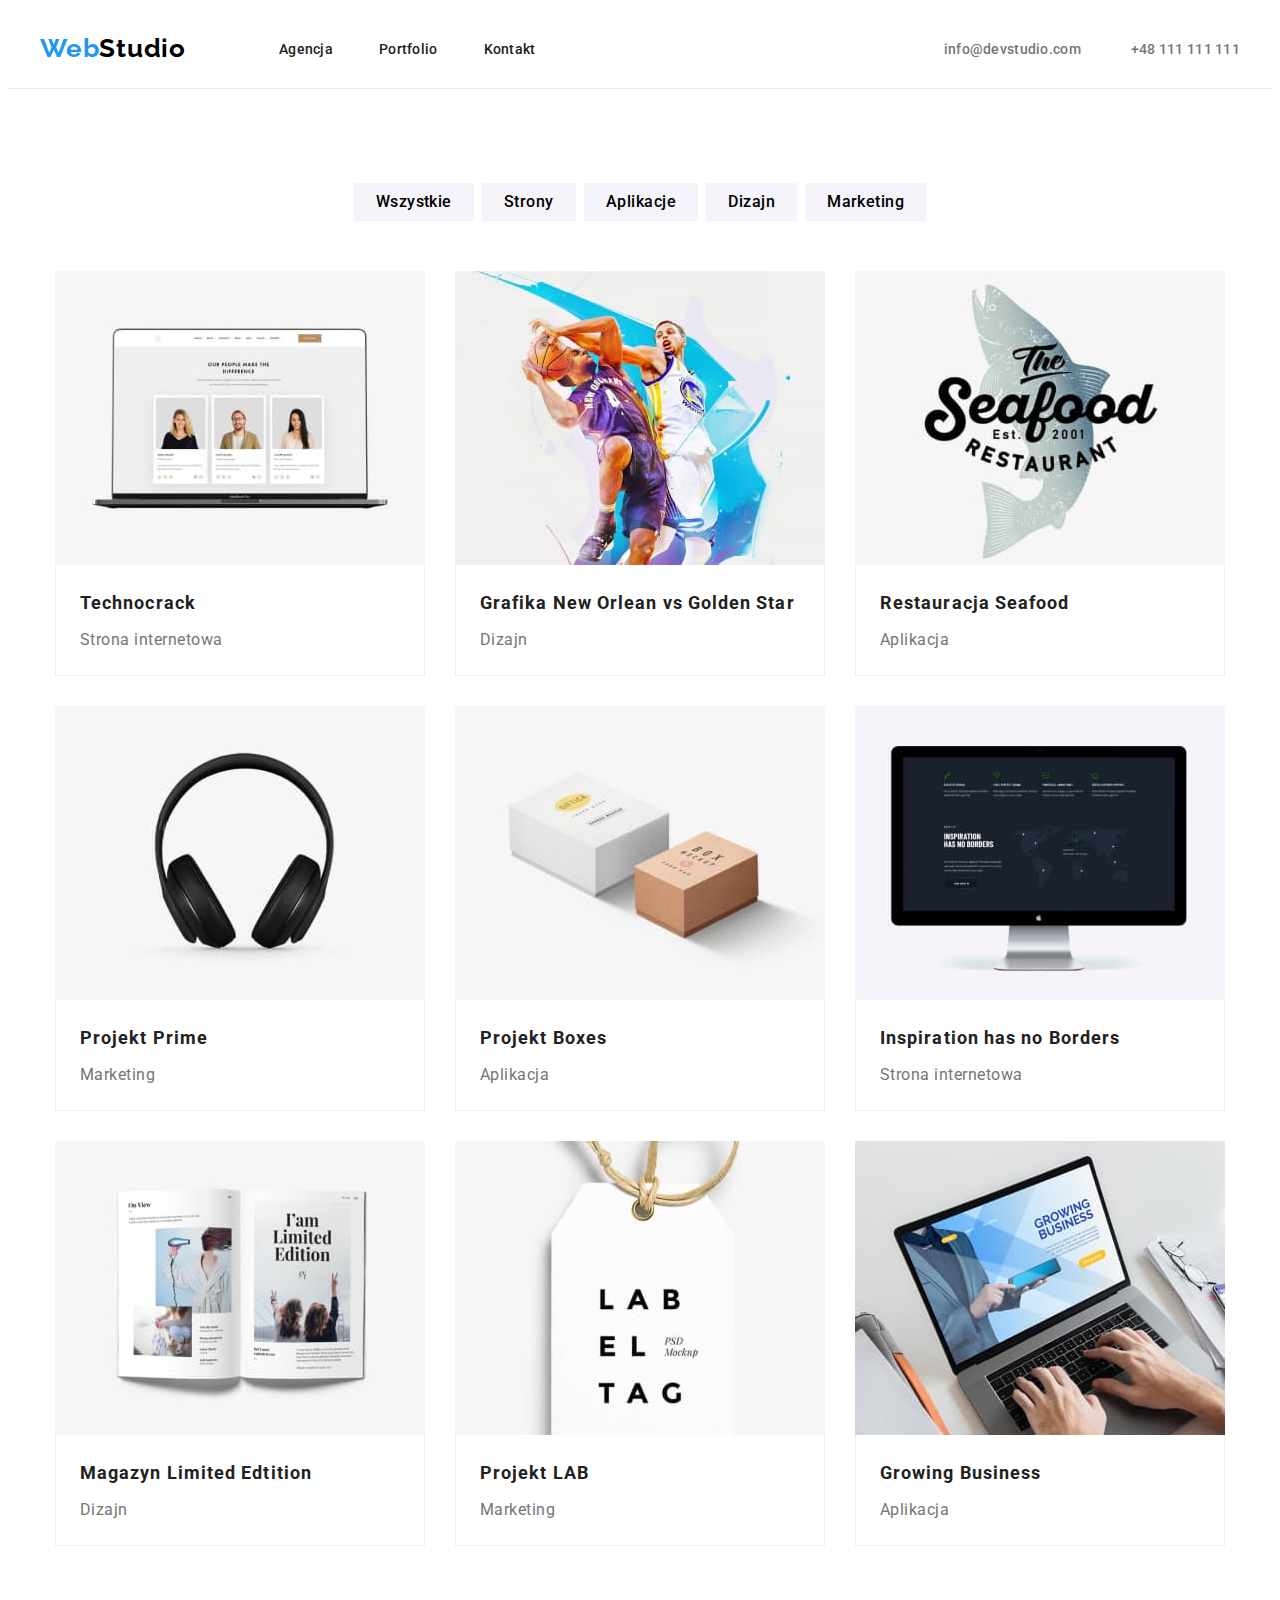
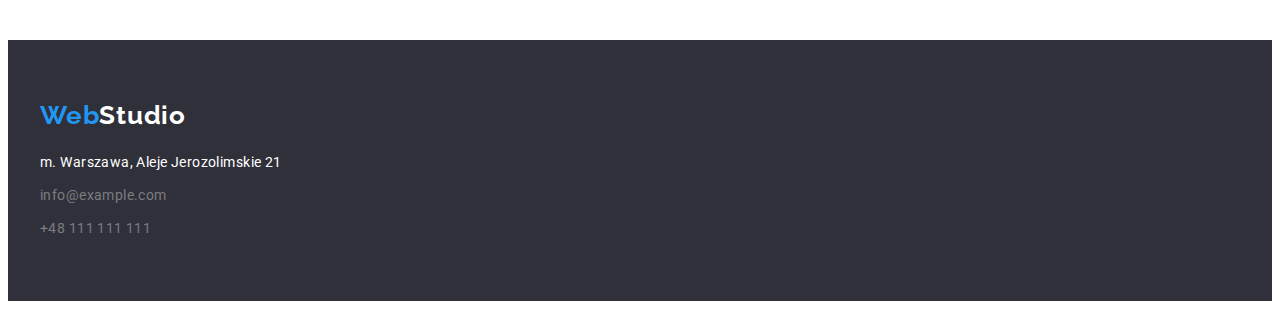
==== portfolio.html @ 169a9d59 "." ====
<!DOCTYPE html>
<html lang="en">
  <head>
    <meta charset="UTF-8" />
    <meta http-equiv="X-UA-Compatible" content="IE=edge" />
    <meta name="viewport" content="width=device-width, initial-scale=1.0" />
    <link rel="preconnect" href="https://fonts.googleapis.com" />
    <link rel="preconnect" href="https://fonts.gstatic.com" crossorigin />
    <link
      href="https://fonts.googleapis.com/css2?family=Raleway:wght@700&family=Roboto:wght@400;500;700;900&display=swap"
      rel="stylesheet"
    />
    <link
      rel="stylesheet"
      href="https://cdnjs.cloudflare.com/ajax/libs/modern-normalize/1.1.0/modern-normalize.min.css"
      integrity="sha512-wpPYUAdjBVSE4KJnH1VR1HeZfpl1ub8YT/NKx4PuQ5NmX2tKuGu6U/JRp5y+Y8XG2tV+wKQpNHVUX03MfMFn9Q=="
      crossorigin="anonymous"
      referrerpolicy="no-referrer"
    />
    <link rel="stylesheet" href="css/styles.css" />
    <title>Portfolio</title>
  </head>
  <body>
    <header class="header-border">
      <div class="container">
        <div class="links">
          <div class="left-link">
            <a href="index.html" class="logo"><span class="logo-blue">Web</span>Studio</a>
            <nav>
              <ul class="list nav-list">
                <li><a href="index.html" class="nav-link">Agencja</a></li>
                <li><a href="portfolio.html" class="nav-link">Portfolio</a></li>
                <li><a href="#" class="nav-link">Kontakt</a></li>
              </ul>
            </nav>
          </div>
          <div class="right-link">
            <ul class="list header-contact">
              <li>
                <a href="mailto:info@devstudio.com" class="nav-link">info@devstudio.com</a>
              </li>
              <li>
                <a href="tel:+48111111111" class="nav-link">+48 111 111 111</a>
              </li>
            </ul>
          </div>
        </div>
      </div>
    </header>

    <main>
      <div class="container">
        <section class="section">
          <!-- przyciski -->
          <div class="portfolio-elements buttons">
            <ul class="list buttons-list">
              <li><button type="button" class="portfolio-button">Wszystkie</button></li>
              <li><button type="button" class="portfolio-button">Strony</button></li>
              <li><button type="button" class="portfolio-button">Aplikacje</button></li>
              <li><button type="button" class="portfolio-button">Dizajn</button></li>
              <li><button type="button" class="portfolio-button">Marketing</button></li>
            </ul>
          </div>

          <!-- elementy portfolio -->

          <ul class="list portfolio-list">
            <li>
              <figure>
                <img
                  src="images/portfolio/technocrack.jpg"
                  alt="technocrack"
                  width="370"
                  height="294"
                />
                <figcaption>
                  <h3 class="portfolio-project">Technocrack</h3>
                  <span class="portfolio-description">Strona internetowa</span>
                </figcaption>
              </figure>
            </li>
            <li>
              <figure>
                <img
                  src="images/portfolio/basketball.jpg"
                  alt="gra w koszykówkę"
                  width="370"
                  height="294"
                />
                <figcaption>
                  <h3 class="portfolio-project">Grafika New Orlean vs Golden Star</h3>
                  <span class="portfolio-description">Dizajn</span>
                </figcaption>
              </figure>
            </li>
            <li>
              <figure>
                <img
                  src="images/portfolio/seafood.jpg"
                  alt="restauracja z owocami morza"
                  width="370"
                  height="294"
                />
                <figcaption>
                  <h3 class="portfolio-project">Restauracja Seafood</h3>
                  <span class="portfolio-description">Aplikacja</span>
                </figcaption>
              </figure>
            </li>
            <li>
              <figure>
                <img
                  src="images/portfolio/headphones.jpg"
                  alt="słuchawki"
                  width="370"
                  height="294"
                />
                <figcaption>
                  <h3 class="portfolio-project">Projekt Prime</h3>
                  <span class="portfolio-description">Marketing</span>
                </figcaption>
              </figure>
            </li>
            <li>
              <figure>
                <img src="images/portfolio/boxes.jpg" alt="pudełka" width="370" height="294" />
                <figcaption>
                  <h3 class="portfolio-project">Projekt Boxes</h3>
                  <span class="portfolio-description">Aplikacja</span>
                </figcaption>
              </figure>
            </li>
            <li>
              <figure>
                <img src="images/portfolio/monitor.jpg" alt="monitor" width="370" height="294" />
                <figcaption>
                  <h3 class="portfolio-project">Inspiration has no Borders</h3>
                  <span class="portfolio-description">Strona internetowa</span>
                </figcaption>
              </figure>
            </li>
            <li>
              <figure>
                <img src="images/portfolio/book.jpg" alt="książka" width="370" height="294" />
                <figcaption>
                  <h3 class="portfolio-project">Magazyn Limited Edtition</h3>
                  <span class="portfolio-description">Dizajn</span>
                </figcaption>
              </figure>
            </li>
            <li>
              <figure>
                <img src="images/portfolio/lab.jpg" alt="label tag" width="370" height="294" />
                <figcaption>
                  <h3 class="portfolio-project">Projekt LAB</h3>
                  <span class="portfolio-description">Marketing</span>
                </figcaption>
              </figure>
            </li>
            <li>
              <figure>
                <img src="images/portfolio/laptop.jpg" alt="laptop" width="370" height="294" />
                <figcaption>
                  <h3 class="portfolio-project">Growing Business</h3>
                  <span class="portfolio-description">Aplikacja</span>
                </figcaption>
              </figure>
            </li>
          </ul>
        </section>
      </div>
    </main>

    <footer class="contact">
      <div class="container">
        <a href="index.html" class="logo logo-white"><span class="logo-blue">Web</span>Studio</a>
        <address class="address-info">
          m. Warszawa, Aleje Jerozolimskie 21<br />
          <a href="mailto:info@example.com" class="contact-page-link">info@example.com</a><br />
          <a href="tel:+48111111111" class="contact-page-link">+48 111 111 111</a>
        </address>
      </div>
    </footer>
  </body>
</html>
---- css/styles.css ----
:root {
  --blue-text: #2196f3;
  --black-text: #000;
  --grey-text: #212121;
  --white: #fff;
  --light-grey: #757575;
  --dimmed-white: #ffffff60;
  --team-background-color: #f5f4fa;
  --darkGrey-background-color: #2f303a;
  --lightGrey-background-color: #e5e5e5;
  --headerBorder: #ececec;
  --greyBorderPortfolio: #eeeeee;
}

body {
  font-family: 'Roboto', sans-serif;
  color: var(--grey-text);
}

h1,
h2,
h3,
ul,
p {
  margin: 0;
  padding: 0;
}

.section {
  padding-top: 94px;
  padding-bottom: 94px;
}

.container {
  width: 1200px;
  padding: 0 15px;
  margin-left: auto;
  margin-right: auto;
}

.header-border {
  border-bottom: 1px solid var(--headerBorder);
}

.links {
  display: flex;
  align-items: center;
  justify-content: space-between;
  padding: 25px 0;
}

.left-link {
  display: flex;
  align-items: center;
}

.nav-list {
  display: flex;
  gap: 46px;
}

.header-contact {
  display: flex;
  gap: 50px;
}

/* LOGO */
.logo {
  font-family: Raleway;
  font-weight: 700;
  font-size: 26px;
  letter-spacing: 0.03em;
  line-height: 1.17;
  color: var(--black-text);
  text-decoration: none;

  /* hw03 */
  margin-right: 93px;
}

.logo-blue {
  color: var(--blue-text);
}

.logo-white {
  color: var(--white);
  margin-right: 0;
}

.nav-link {
  font-size: 14px;
  font-weight: 500;
  text-decoration: none;
  letter-spacing: 0.02em;
  line-height: 1.17;
  color: inherit;
}

.header-contact .nav-link {
  color: var(--light-grey);
}

.nav-link:hover,
.nav-link:focus {
  color: var(--blue-text);
}

/* TITLE */
.title-description {
  color: var(--white);
  text-align: center;
  background-color: var(--darkGrey-background-color);
}

.title-description > div {
  padding: 106px 0;
}

.title-text {
  text-transform: uppercase;
  font-weight: 900;
  font-size: 44px;
  line-height: 1.36;
  letter-spacing: 0.06em;

  /* hw-03 */
  width: 696px;
  margin-left: auto;
  margin-right: auto;
  margin-bottom: 30px;
}

.title-button {
  font-family: 'Roboto', sans-serif;
  font-size: 16px;
  font-weight: 700;
  line-height: 1.875;
  letter-spacing: 0.06em;
  color: var(--white);
  background-color: var(--blue-text);
  border-style: none;

  /* hw-03 */
  padding: 10px 41px;
  border-radius: 4px;
  box-shadow: 0px 4px 4px rgba(0, 0, 0, 0.15);
}

.title-button:hover {
  cursor: pointer;
}

/* ADVANTAGES */
.section-special {
  padding-top: 94px;
}

.advantages-main {
  display: flex;
  justify-content: center;
  gap: 30px;
}

.advantages-title {
  font-size: 14px;
  font-weight: 700;
  letter-spacing: 0.03em;
  line-height: 1.17;
  padding-bottom: 10px;
}

.advantages-desc {
  font-size: 14px;
  line-height: 1.71;
  letter-spacing: 0.03em;
  color: var(--light-grey);

  /* hw-03 */
  width: 270px;
}

/* WHAT WE DO */
.what-we-do-images-list {
  display: flex;
  justify-content: center;
  gap: 30px;
}

.what-we-do {
  text-align: center;
}

/* TITLE PAGE HEADERS */
.heading {
  font-size: 36px;
  letter-spacing: 0.03em;
  line-height: 1.17;

  /* hw-03 */
  margin-bottom: 50px;
}

/* TEAM */
.team-list {
  display: flex;
  justify-content: center;
  gap: 30px;
}

.team {
  text-align: center;
  background-color: var(--team-background-color);
}

.team-box {
  background-color: var(--white);
  box-shadow: 0px 1px 3px rgba(0, 0, 0, 0.12), 0px 1px 1px rgba(0, 0, 0, 0.14),
    0px 2px 1px rgba(0, 0, 0, 0.2);
  border-radius: 0px 0px 4px 4px;
  margin: 0px;
}

.team-employe {
  font-size: 16px;
  font-weight: 500;
  letter-spacing: 0.03em;
  line-height: 1.17;

  /* hw-03 */
  padding-top: 30px;
  padding-bottom: 10px;
}

.team-job {
  font-size: 16px;
  letter-spacing: 0.03em;
  line-height: 1.17;
  color: var(--light-grey);

  /* hw-03 */
  padding-bottom: 30px;
}

/* PORTFOLIO */
.portfolio-elements {
  text-align: center;
}

/* PORTFOLIO BUTTONS */
.buttons {
  margin-bottom: 50px;
}

.buttons-list {
  display: flex;
  justify-content: center;
  gap: 8px;
}

.portfolio-button {
  font-family: 'Roboto', sans-serif;
  font-size: 16px;
  font-weight: 500;
  line-height: 1.625;
  letter-spacing: 0.03em;
  border-style: none;
  background-color: var(--team-background-color);

  /* hw-03 */
  padding: 6px 22px;
}

.portfolio-button:hover {
  background-color: var(--blue-text);
  color: var(--white);
  cursor: pointer;
  box-shadow: 0px 3px 1px rgba(0, 0, 0, 0.1), 0px 1px 2px rgba(0, 0, 0, 0.08),
    0px 2px 2px rgba(0, 0, 0, 0.12);
  border-radius: 4px;
}

.portfolio-list {
  display: flex;
  flex-wrap: wrap;
  justify-content: center;
  gap: 30px;
}

.portfolio-list figure {
  margin: 0px;
}

.portfolio-list figcaption {
  border: 1px var(--greyBorderPortfolio) solid;
  border-top: 0;
  padding: 20px 24px;
}

.portfolio-list img {
  display: block;
}

.portfolio-list h3 {
  padding-bottom: 4px;
}

.portfolio-project {
  font-size: 18px;
  font-weight: 700;
  line-height: 2;
  letter-spacing: 0.06em;
}

.portfolio-description {
  font-size: 16px;
  line-height: 1.875;
  letter-spacing: 0.03em;
  color: var(--light-grey);
}

/* FOOTER */
.contact .container {
  padding: 60px 0px;
}

.contact {
  color: var(--white);
  background-color: var(--darkGrey-background-color);
}

.contact-page-link {
  color: var(--dimmed-white);
  text-decoration: none;
  font-size: 14px;
  line-height: 1.71;
  letter-spacing: 0.03em;
  display: inline-block;
}

.contact-page-link:nth-child(2) {
  padding: 9px 0;
}

.address-info {
  font-style: normal;
  font-size: 14px;
  line-height: 1.71;
  letter-spacing: 0.03em;
  padding-top: 20px;
}

.contact-page-link:hover,
.contact-page-link:focus {
  text-decoration: underline;
}

/* lists without styles */
.list {
  list-style-type: none;
}
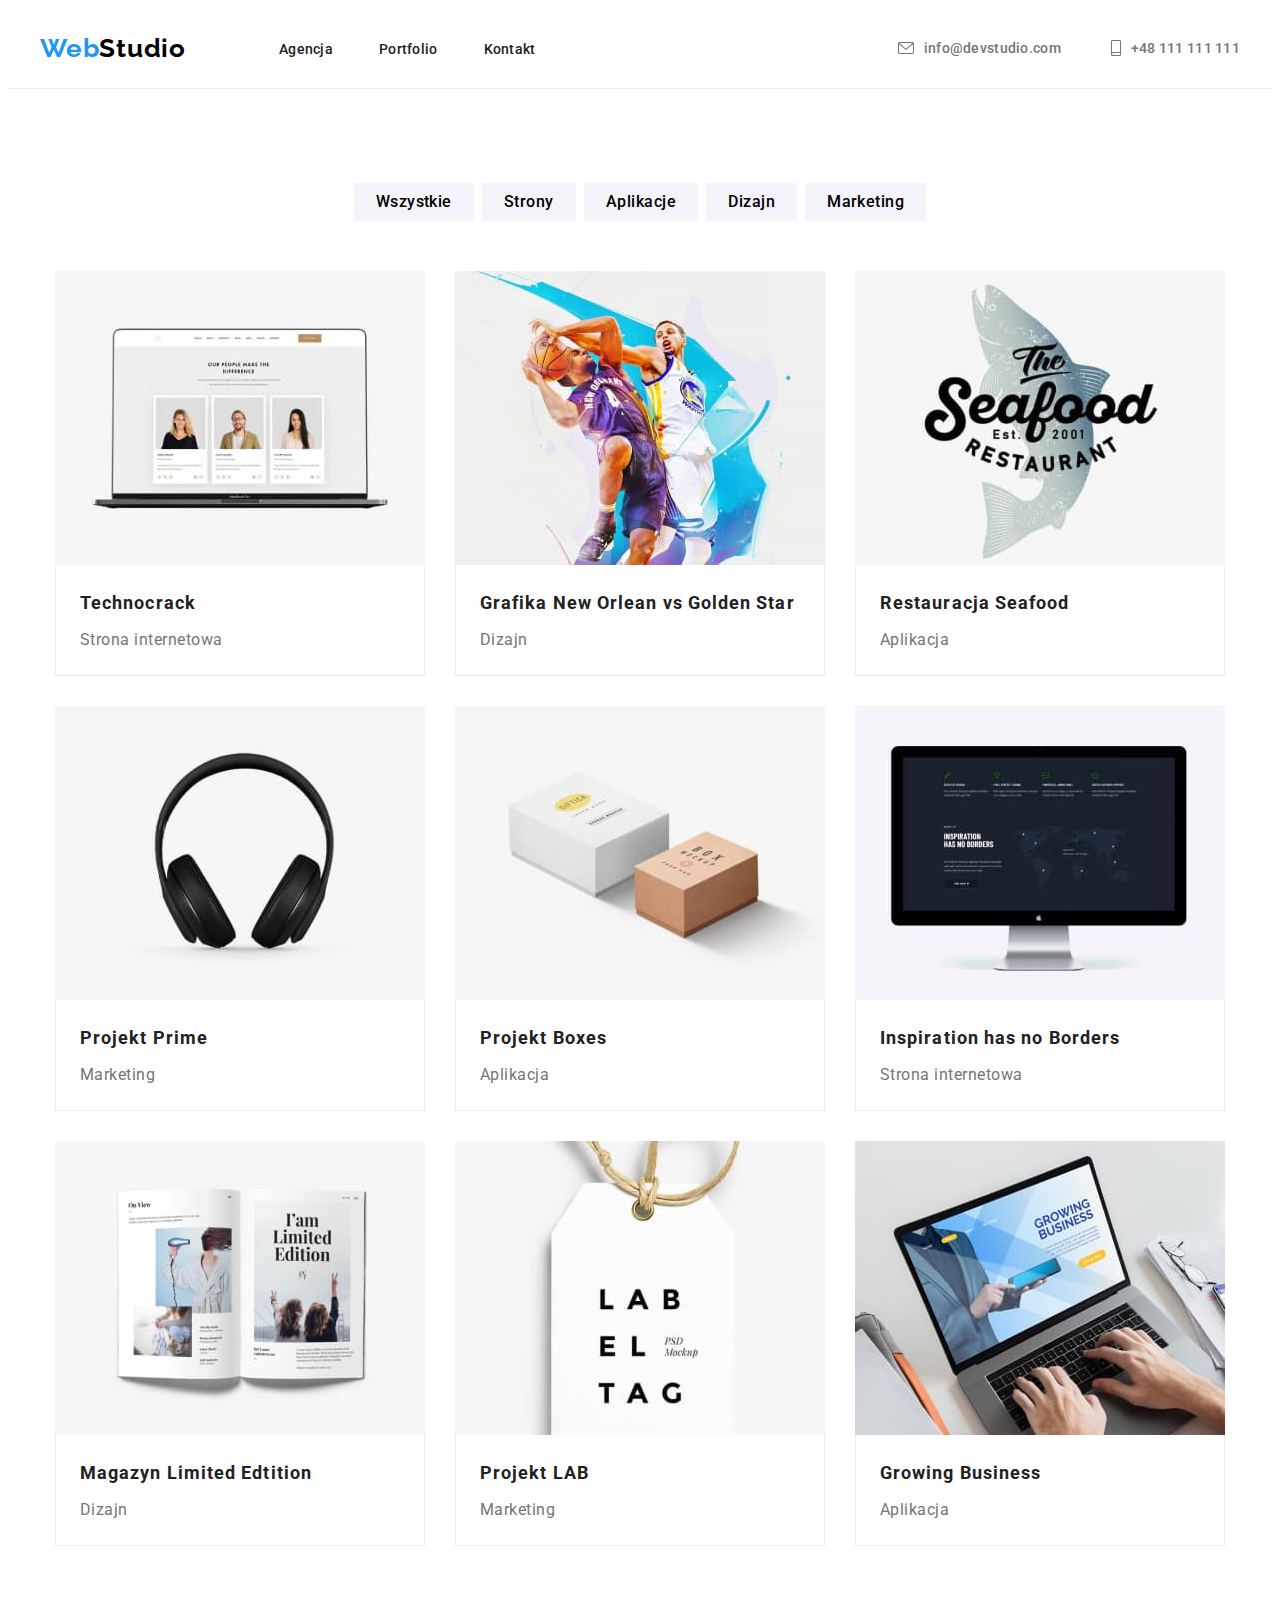
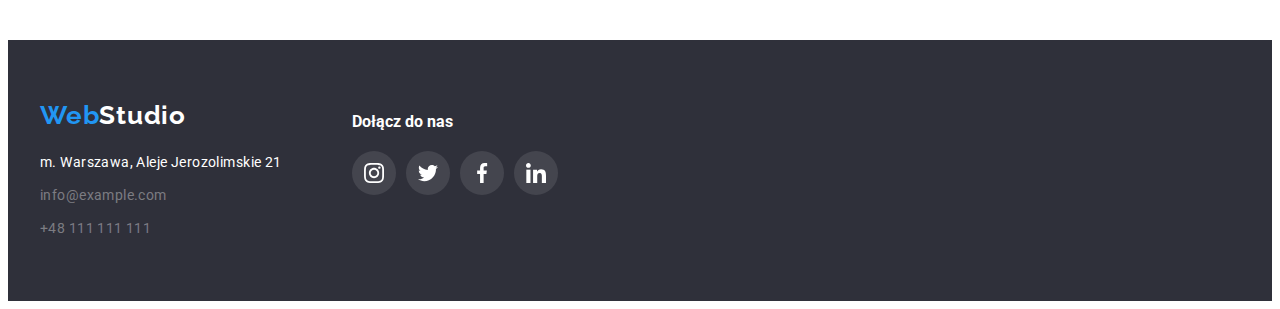
==== commit 0cbae30c: "skończono portfolio" ====
--- a/portfolio.html
+++ b/portfolio.html
@@ -37,10 +37,18 @@
           <div class="right-link">
             <ul class="list header-contact">
               <li>
-                <a href="mailto:info@devstudio.com" class="nav-link">info@devstudio.com</a>
+                <a href="mailto:info@devstudio.com" class="nav-link">
+                  <svg width="16" height="12" class="raster">
+                    <use href="images/icons.svg#icon-envelope"></use></svg
+                  >info@devstudio.com</a
+                >
               </li>
               <li>
-                <a href="tel:+48111111111" class="nav-link">+48 111 111 111</a>
+                <a href="tel:+48111111111" class="nav-link">
+                  <svg width="10" height="16" class="raster">
+                    <use href="images/icons.svg#icon-smartphone"></use></svg
+                  >+48 111 111 111</a
+                >
               </li>
             </ul>
           </div>
@@ -172,13 +180,48 @@
     </main>
 
     <footer class="contact">
-      <div class="container">
-        <a href="index.html" class="logo logo-white"><span class="logo-blue">Web</span>Studio</a>
-        <address class="address-info">
-          m. Warszawa, Aleje Jerozolimskie 21<br />
-          <a href="mailto:info@example.com" class="contact-page-link">info@example.com</a><br />
-          <a href="tel:+48111111111" class="contact-page-link">+48 111 111 111</a>
-        </address>
+      <div class="container footer-elements">
+        <div>
+          <a href="index.html" class="logo logo-white"><span class="logo-blue">Web</span>Studio</a>
+          <address class="address-info">
+            m. Warszawa, Aleje Jerozolimskie 21<br />
+            <a href="mailto:info@example.com" class="contact-page-link">info@example.com</a><br />
+            <a href="tel:+48111111111" class="contact-page-link">+48 111 111 111</a>
+          </address>
+        </div>
+        <div class="social-footer">
+          <h4>Dołącz do nas</h4>
+          <ul class="list social-networks-footer">
+            <li>
+              <a href="#" class="social-icon">
+                <svg width="20" height="20">
+                  <use href="images/icons.svg#icon-instagram"></use>
+                </svg>
+              </a>
+            </li>
+            <li>
+              <a href="#" class="social-icon">
+                <svg width="20" height="20">
+                  <use href="images/icons.svg#icon-twitter"></use>
+                </svg>
+              </a>
+            </li>
+            <li>
+              <a href="#" class="social-icon">
+                <svg width="20" height="20">
+                  <use href="images/icons.svg#icon-facebook"></use>
+                </svg>
+              </a>
+            </li>
+            <li>
+              <a href="#" class="social-icon">
+                <svg width="20" height="20">
+                  <use href="images/icons.svg#icon-linkedin"></use>
+                </svg>
+              </a>
+            </li>
+          </ul>
+        </div>
       </div>
     </footer>
   </body>
--- a/css/styles.css
+++ b/css/styles.css
@@ -3,6 +3,7 @@
   --black-text: #000;
   --grey-text: #212121;
   --white: #fff;
+  --dimmedWhiteDark: #ffffff1a;
   --light-grey: #757575;
   --dimmed-white: #ffffff60;
   --team-background-color: #f5f4fa;
@@ -10,6 +11,7 @@
   --lightGrey-background-color: #e5e5e5;
   --headerBorder: #ececec;
   --greyBorderPortfolio: #eeeeee;
+  --iconBorder: #afb1b8;
 }
 
 body {
@@ -20,6 +22,7 @@
 h1,
 h2,
 h3,
+h4,
 ul,
 p {
   margin: 0;
@@ -100,9 +103,12 @@
   color: var(--light-grey);
 }
 
+.header-contact li:hover .raster,
 .nav-link:hover,
-.nav-link:focus {
+.nav-link:focus,
+.nav-link:focus .raster {
   color: var(--blue-text);
+  fill: var(--blue-text);
 }
 
 /* TITLE */
@@ -236,9 +242,6 @@
   letter-spacing: 0.03em;
   line-height: 1.17;
   color: var(--light-grey);
-
-  /* hw-03 */
-  padding-bottom: 30px;
 }
 
 /* PORTFOLIO */
@@ -286,6 +289,11 @@
   gap: 30px;
 }
 
+.portfolio-list li:hover {
+  box-shadow: 0px 1px 1px rgba(0, 0, 0, 0.12), 0px 4px 4px rgba(0, 0, 0, 0.06),
+    1px 4px 6px rgba(0, 0, 0, 0.16);
+}
+
 .portfolio-list figure {
   margin: 0px;
 }
@@ -318,6 +326,11 @@
   color: var(--light-grey);
 }
 
+/* OUR CUSTOMERS */
+.customers {
+  text-align: center;
+}
+
 /* FOOTER */
 .contact .container {
   padding: 60px 0px;
@@ -358,3 +371,107 @@
 .list {
   list-style-type: none;
 }
+
+/* HW-04 */
+.header-contact a {
+  display: flex;
+  align-items: center;
+  gap: 10px;
+}
+
+.raster {
+  fill: var(--light-grey);
+}
+
+.adv-icon-background {
+  background-color: var(--team-background-color);
+  width: 270px;
+  height: 120px;
+  margin-bottom: 30px;
+  border-radius: 4px;
+  display: flex;
+  align-items: center;
+  justify-content: center;
+}
+
+.customers-logo {
+  display: flex;
+}
+
+.customers-list {
+  display: flex;
+  justify-content: space-between;
+}
+
+.customer-icon-container {
+  display: block;
+  padding: 16px 32px;
+  border: 1px solid var(--iconBorder);
+  border-radius: 4px;
+}
+
+.customer-icon {
+  fill: var(--iconBorder);
+}
+
+.customer-icon-container:hover,
+.customer-icon-container:hover .customer-icon,
+.customer-icon-container:focus,
+.customer-icon-container:focus .customer-icon {
+  border-color: var(--blue-text);
+  fill: var(--blue-text);
+}
+
+.social-networks {
+  display: flex;
+  gap: 10px;
+  padding: 16px 32px 30px;
+}
+
+.social-icon {
+  display: block;
+  padding: 12px;
+  font-size: 0;
+}
+
+.social-icon svg {
+  fill: var(--iconBorder);
+}
+
+.social-icon:hover,
+.social-icon:focus {
+  background-color: var(--blue-text);
+  border-radius: 50%;
+}
+
+.social-icon:hover svg,
+.social-icon:focus svg {
+  fill: var(--white);
+}
+
+.social-networks-footer {
+  display: flex;
+  gap: 10px;
+}
+
+.social-networks-footer svg {
+  fill: var(--white);
+}
+
+.social-networks-footer a {
+  background-color: var(--dimmedWhiteDark);
+  border-radius: 50%;
+}
+
+.footer-elements {
+  display: flex;
+}
+
+.social-footer {
+  margin-left: 70px;
+}
+
+.social-footer h4 {
+  padding-top: 12px;
+  padding-bottom: 20px;
+}
